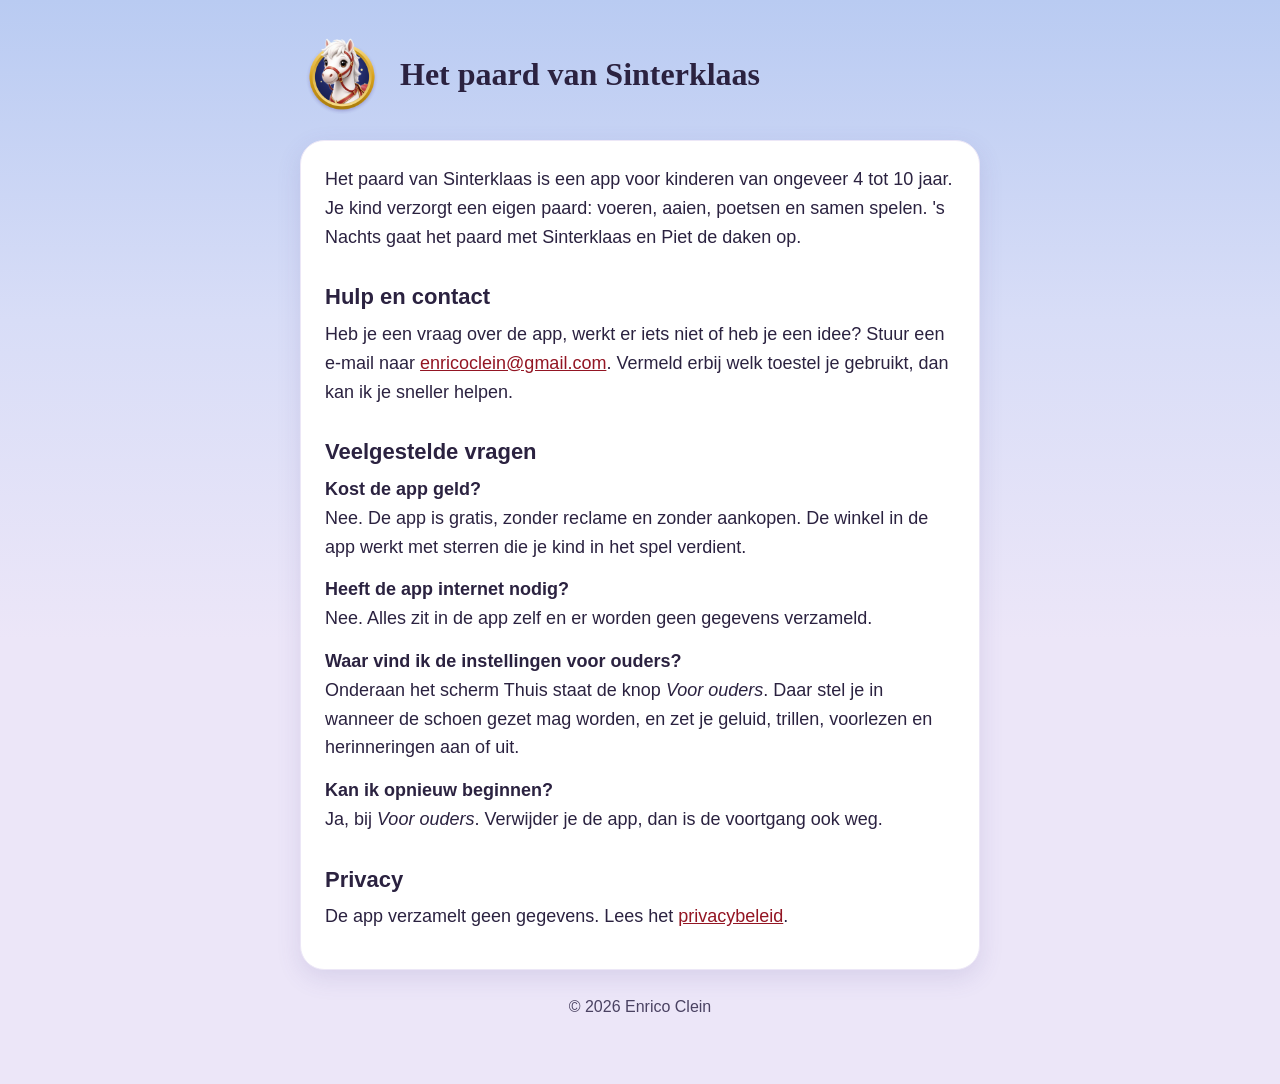
==== index.html @ ad57cd05 "Support page and privacy policy for Het paard van Sinterklaas" ====
<!doctype html>
<html lang="nl">
<head>
<meta charset="utf-8">
<meta name="viewport" content="width=device-width, initial-scale=1">
<title>Het paard van Sinterklaas</title>
<meta name="description" content="Hulp en contact voor de app Het paard van Sinterklaas.">
<link rel="stylesheet" href="style.css">
<link rel="icon" href="logo.png">
</head>
<body>
<main>
<header>
<img src="logo.png" alt="">
<h1>Het paard van Sinterklaas</h1>
</header>
<article>
<p>Het paard van Sinterklaas is een app voor kinderen van ongeveer 4 tot 10 jaar. Je kind verzorgt een eigen paard: voeren, aaien, poetsen en samen spelen. 's Nachts gaat het paard met Sinterklaas en Piet de daken op.</p>

<h2>Hulp en contact</h2>
<p>Heb je een vraag over de app, werkt er iets niet of heb je een idee? Stuur een e-mail naar <a href="mailto:enricoclein@gmail.com">enricoclein@gmail.com</a>. Vermeld erbij welk toestel je gebruikt, dan kan ik je sneller helpen.</p>

<h2>Veelgestelde vragen</h2>
<p><strong>Kost de app geld?</strong><br>Nee. De app is gratis, zonder reclame en zonder aankopen. De winkel in de app werkt met sterren die je kind in het spel verdient.</p>
<p><strong>Heeft de app internet nodig?</strong><br>Nee. Alles zit in de app zelf en er worden geen gegevens verzameld.</p>
<p><strong>Waar vind ik de instellingen voor ouders?</strong><br>Onderaan het scherm Thuis staat de knop <em>Voor ouders</em>. Daar stel je in wanneer de schoen gezet mag worden, en zet je geluid, trillen, voorlezen en herinneringen aan of uit.</p>
<p><strong>Kan ik opnieuw beginnen?</strong><br>Ja, bij <em>Voor ouders</em>. Verwijder je de app, dan is de voortgang ook weg.</p>

<h2>Privacy</h2>
<p>De app verzamelt geen gegevens. Lees het <a href="privacybeleid.html">privacybeleid</a>.</p>
</article>
<footer>© 2026 Enrico Clein</footer>
</main>
</body>
</html>
---- style.css ----
:root { color-scheme: light; }
* { box-sizing: border-box; }
body { margin: 0; font: 18px/1.6 -apple-system, BlinkMacSystemFont, "Segoe UI", Roboto, Helvetica, Arial, sans-serif; color: #2B2240; background: linear-gradient(180deg, #B9CBF2 0, #D8DDF7 320px, #ECE6F8 640px) #ECE6F8 no-repeat; }
main { max-width: 720px; margin: 0 auto; padding: 32px 20px 64px; }
header { display: flex; align-items: center; gap: 16px; margin-bottom: 24px; }
header img { width: 84px; height: 84px; }
h1 { font: 700 32px/1.2 Georgia, "Times New Roman", serif; margin: 0; }
h2 { font-size: 22px; line-height: 1.3; margin: 32px 0 8px; }
article { background: #fff; border: 1px solid #ECE7F7; border-radius: 24px; padding: 24px; box-shadow: 0 8px 24px rgba(91, 78, 154, .14); }
p, ul { margin: 0 0 14px; }
ul { padding-left: 22px; }
li { margin-bottom: 6px; }
a { color: #931523; }
.muted { color: #5A5270; font-size: 16px; }
footer { margin-top: 24px; font-size: 16px; color: #4A4262; text-align: center; }
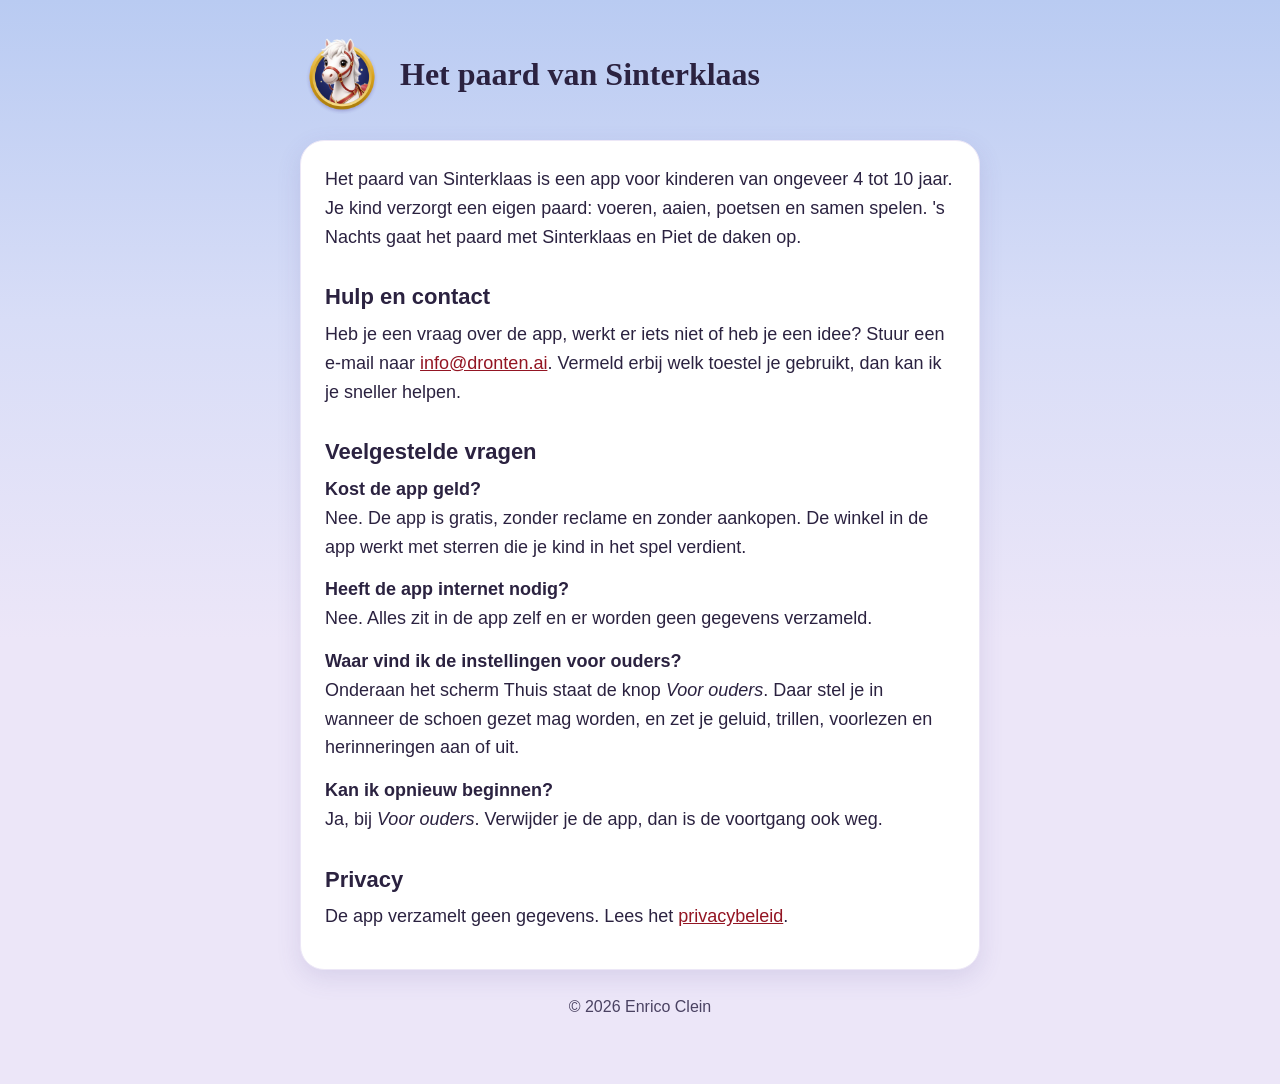
==== commit 3ba81215: "Support page: new contact address" ====
--- a/index.html
+++ b/index.html
@@ -18,7 +18,7 @@
 <p>Het paard van Sinterklaas is een app voor kinderen van ongeveer 4 tot 10 jaar. Je kind verzorgt een eigen paard: voeren, aaien, poetsen en samen spelen. 's Nachts gaat het paard met Sinterklaas en Piet de daken op.</p>
 
 <h2>Hulp en contact</h2>
-<p>Heb je een vraag over de app, werkt er iets niet of heb je een idee? Stuur een e-mail naar <a href="mailto:enricoclein@gmail.com">enricoclein@gmail.com</a>. Vermeld erbij welk toestel je gebruikt, dan kan ik je sneller helpen.</p>
+<p>Heb je een vraag over de app, werkt er iets niet of heb je een idee? Stuur een e-mail naar <a href="mailto:info@dronten.ai">info@dronten.ai</a>. Vermeld erbij welk toestel je gebruikt, dan kan ik je sneller helpen.</p>
 
 <h2>Veelgestelde vragen</h2>
 <p><strong>Kost de app geld?</strong><br>Nee. De app is gratis, zonder reclame en zonder aankopen. De winkel in de app werkt met sterren die je kind in het spel verdient.</p>
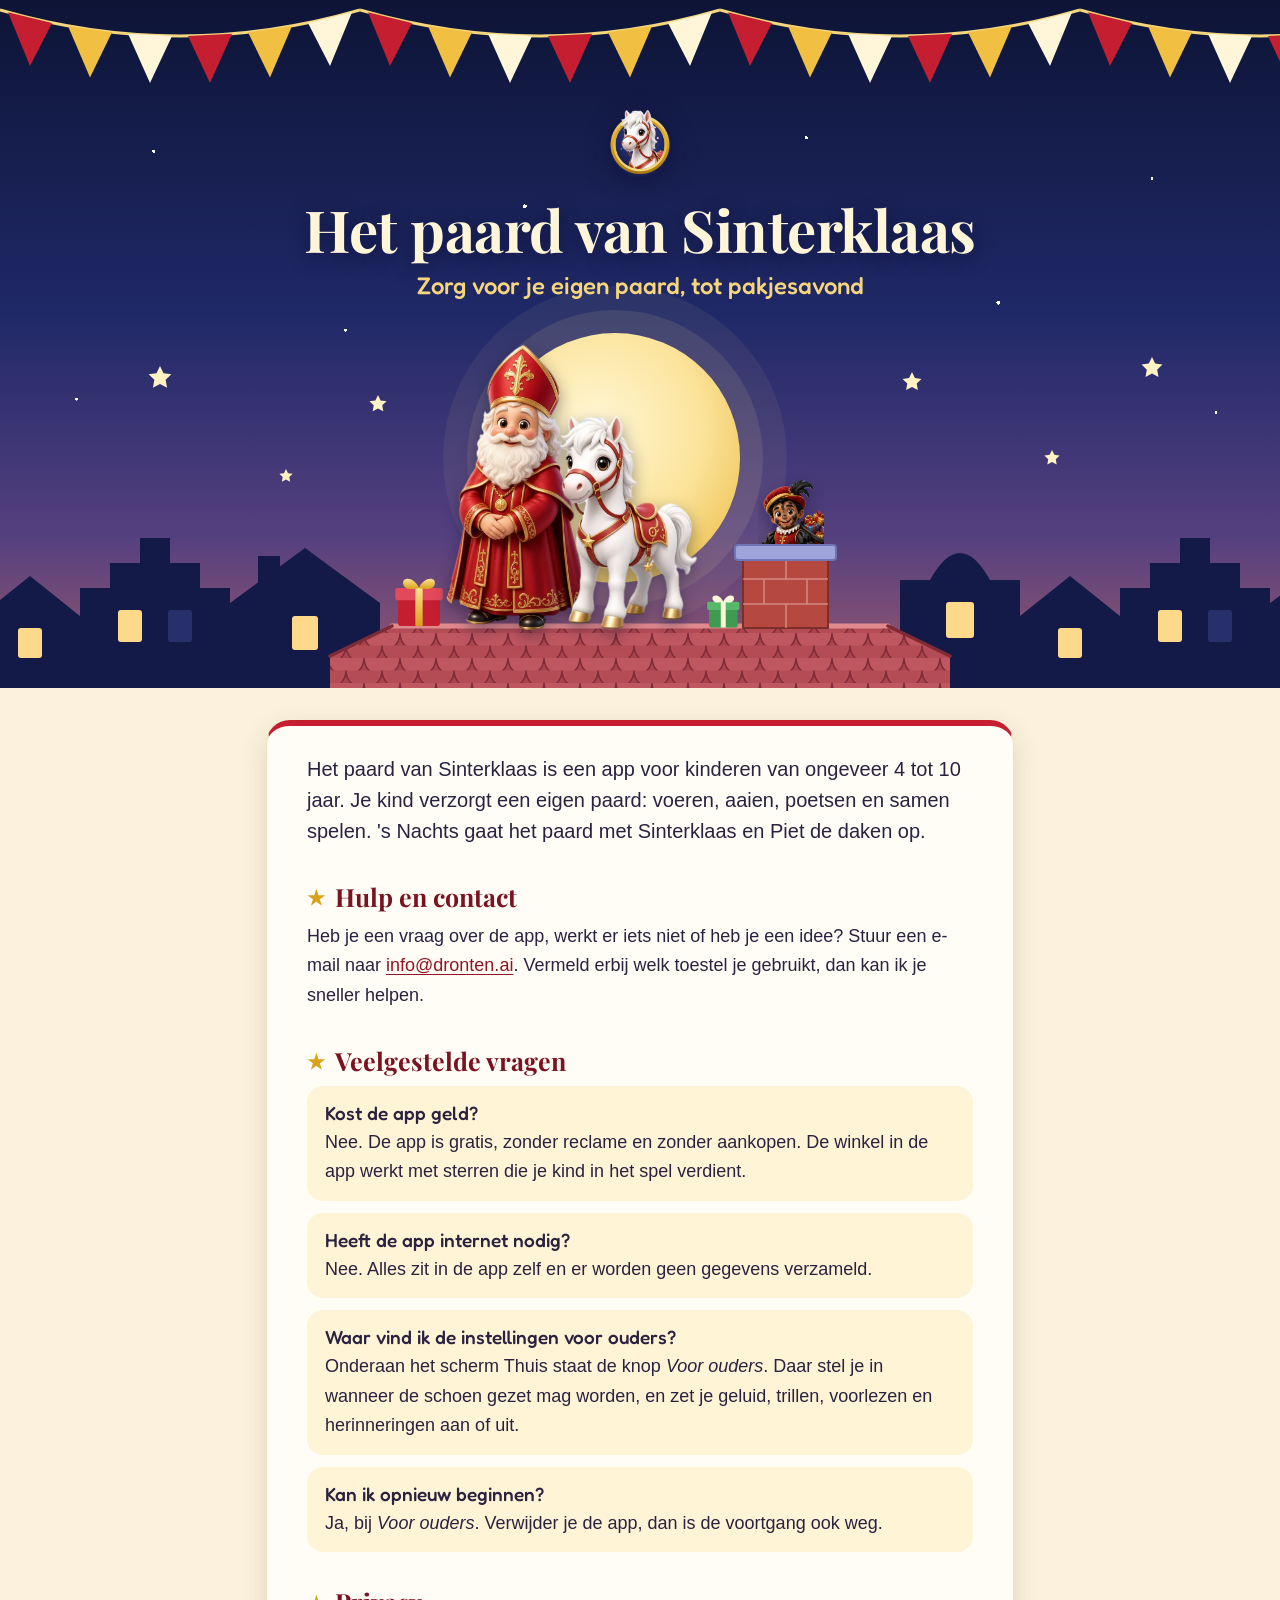
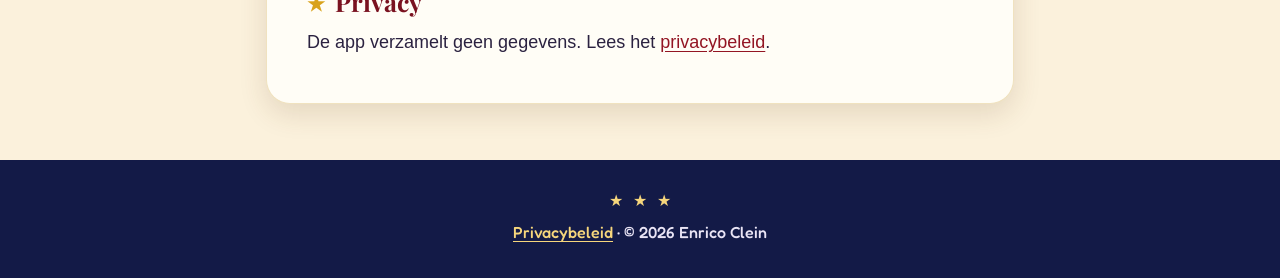
==== commit 1fcc5f14: "Festive evening header with Sinterklaas, the horse and Piet on both pages" ====
--- a/index.html
+++ b/index.html
@@ -5,31 +5,106 @@
 <meta name="viewport" content="width=device-width, initial-scale=1">
 <title>Het paard van Sinterklaas</title>
 <meta name="description" content="Hulp en contact voor de app Het paard van Sinterklaas.">
+<meta name="theme-color" content="#0D1436">
 <link rel="stylesheet" href="style.css">
 <link rel="icon" href="logo.png">
 </head>
 <body>
+<header class="avond">
+<svg class="slinger" aria-hidden="true" focusable="false">
+<defs><pattern id="vlaggetjes" width="360" height="90" patternUnits="userSpaceOnUse">
+<path d="M0 10 Q180 62 360 10" fill="none" stroke="#F6D67C" stroke-width="3"/>
+<path d="M8 12.3 L52 22.9 L30 66 Z" fill="#C41E30"/>
+<path d="M68 25.9 L112 32.3 L90 77.5 Z" fill="#F1C043"/>
+<path d="M128 33.8 L172 35.9 L150 83 Z" fill="#FFF6DA"/>
+<path d="M188 35.9 L232 33.8 L210 83 Z" fill="#C41E30"/>
+<path d="M248 32.3 L292 25.9 L270 77.5 Z" fill="#F1C043"/>
+<path d="M308 22.9 L352 12.3 L330 66 Z" fill="#FFF6DA"/>
+</pattern></defs>
+<rect width="100%" height="90" fill="url(#vlaggetjes)"/>
+</svg>
+<div class="kop">
+<a class="logo" href="index.html" aria-label="Het paard van Sinterklaas, naar de beginpagina"><img src="logo.png" alt="" width="76" height="76"></a>
+<h1>Het paard van Sinterklaas</h1>
+<p class="onder">Zorg voor je eigen paard, tot pakjesavond</p>
+</div>
+<svg class="dak" viewBox="0 0 1200 380" preserveAspectRatio="xMidYMax slice" role="img" aria-label="Sinterklaas, zijn paard en Piet op het dak, bij maanlicht">
+<defs>
+<path id="ster" d="M0,-1 L0.29,-0.4 L0.95,-0.31 L0.47,0.15 L0.59,0.81 L0,0.5 L-0.59,0.81 L-0.47,0.15 L-0.95,-0.31 L-0.29,-0.4 Z"/>
+<pattern id="tegels" width="36" height="25" patternUnits="userSpaceOnUse">
+<rect width="36" height="25" fill="#A8434C"/>
+<path d="M0 0 a18 18 0 0 0 36 0" fill="#BF5760" stroke="#7E2B36" stroke-width="1.5"/>
+<path d="M-18 12.5 a18 18 0 0 0 36 0 M18 12.5 a18 18 0 0 0 36 0" fill="#B44C56" stroke="#7E2B36" stroke-width="1.5"/>
+</pattern>
+<pattern id="huizen" width="520" height="170" patternUnits="userSpaceOnUse" patternTransform="translate(40 210)">
+<g fill="#131A47">
+<path d="M0 170 V70 H30 V45 H60 V20 H90 V45 H120 V70 H150 V170 Z"/>
+<path d="M150 170 V85 L225 30 L300 85 V170 Z"/><rect x="178" y="38" width="22" height="44"/>
+<path d="M300 170 V62 H330 Q360 8 390 62 H420 V170 Z"/>
+<path d="M420 170 V98 L470 58 L520 98 V170 Z"/>
+</g>
+<g fill="#FFD98A"><rect x="38" y="92" width="24" height="32" rx="3"/><rect x="212" y="98" width="26" height="34" rx="3"/><rect x="346" y="84" width="28" height="36" rx="3"/><rect x="458" y="110" width="24" height="30" rx="3"/></g>
+<rect x="88" y="92" width="24" height="32" rx="3" fill="#27306B"/>
+</pattern>
+<linearGradient id="goud" x1="0" y1="0" x2="0" y2="1"><stop offset="0" stop-color="#FBE08E"/><stop offset="1" stop-color="#D9A21B"/></linearGradient>
+<radialGradient id="maan" cx="42%" cy="38%" r="70%"><stop offset="0" stop-color="#FFF7D6"/><stop offset=".62" stop-color="#FBE39A"/><stop offset="1" stop-color="#EFC457"/></radialGradient>
+<clipPath id="piet-boven"><rect x="718" y="150" width="66" height="89"/></clipPath>
+</defs>
+<circle cx="575" cy="150" r="172" fill="#FBE39A" opacity=".06"/>
+<circle cx="575" cy="150" r="148" fill="#FBE39A" opacity=".10"/>
+<circle cx="575" cy="150" r="125" fill="url(#maan)"/>
+<g fill="#FFF3C4">
+<use class="twinkel" href="#ster" transform="translate(338 96) scale(9)"/>
+<use class="twinkel" href="#ster" transform="translate(872 74) scale(10)"/>
+<use class="twinkel" href="#ster" transform="translate(120 70) scale(12)"/>
+<use class="twinkel" href="#ster" transform="translate(246 168) scale(7)"/>
+<use class="twinkel" href="#ster" transform="translate(1012 150) scale(8)"/>
+<use class="twinkel" href="#ster" transform="translate(1112 60) scale(11)"/>
+<use class="twinkel" href="#ster" transform="translate(-180 110) scale(10)"/>
+<use class="twinkel" href="#ster" transform="translate(-420 60) scale(8)"/>
+<use class="twinkel" href="#ster" transform="translate(1390 120) scale(9)"/>
+<use class="twinkel" href="#ster" transform="translate(1640 56) scale(11)"/>
+<use class="twinkel" href="#ster" transform="translate(-700 140) scale(9)"/>
+<use class="twinkel" href="#ster" transform="translate(1900 150) scale(8)"/>
+</g>
+<rect x="-1600" y="210" width="1940" height="170" fill="url(#huizen)"/>
+<rect x="860" y="210" width="1940" height="170" fill="url(#huizen)"/>
+<path d="M290 380 V348 L352 318 H848 L910 348 V380 Z" fill="url(#tegels)"/>
+<path d="M352 318 H848" stroke="#E08A8E" stroke-width="5" stroke-linecap="round"/>
+<path d="M290 348 L352 318 M848 318 L910 348" stroke="#7E2B36" stroke-width="3.5" stroke-linecap="round"/>
+<g transform="translate(358 276) scale(.28)">
+<rect x="0" y="40" width="150" height="110" rx="12" fill="#C41E30"/><rect x="-10" y="14" width="170" height="44" rx="10" fill="#E2495A"/><rect x="62" y="14" width="26" height="136" fill="url(#goud)"/>
+<path d="M75 14 c-18 -42 -64 -40 -56 -12 c6 20 34 18 56 12 z m0 0 c18 -42 64 -40 56 -12 c-6 20 -34 18 -56 12 z" fill="url(#goud)"/>
+</g>
+<g transform="translate(669 291) scale(.19)">
+<rect x="0" y="40" width="150" height="110" rx="12" fill="#3E9B4F"/><rect x="-10" y="14" width="170" height="44" rx="10" fill="#58B869"/><rect x="62" y="14" width="26" height="136" fill="#FFF6DA"/>
+<path d="M75 14 c-18 -42 -64 -40 -56 -12 c6 20 34 18 56 12 z m0 0 c18 -42 64 -40 56 -12 c-6 20 -34 18 -56 12 z" fill="#FFF6DA"/>
+</g>
+<image class="wie" href="img/piet.webp" x="718" y="172" width="84" height="134" clip-path="url(#piet-boven)"/>
+<rect x="703" y="246" width="85" height="74" fill="#B5483F" stroke="#7E2E2A" stroke-width="2"/>
+<path d="M703 271 H788 M703 296 H788 M746 246 V271 M724 271 V296 M767 271 V296 M746 296 V320" stroke="#E2A79B" stroke-width="1.5" opacity=".7"/>
+<rect x="695" y="237" width="101" height="15" rx="3" fill="#9FA4DB" stroke="#6F74B4" stroke-width="2"/>
+<image class="wie" href="img/sinterklaas.webp" x="404" y="32" width="150" height="290"/>
+<image class="wie wiebel" href="img/paard.webp" x="464" y="80" width="249" height="249"/>
+</svg>
+</header>
 <main>
-<header>
-<img src="logo.png" alt="">
-<h1>Het paard van Sinterklaas</h1>
-</header>
 <article>
-<p>Het paard van Sinterklaas is een app voor kinderen van ongeveer 4 tot 10 jaar. Je kind verzorgt een eigen paard: voeren, aaien, poetsen en samen spelen. 's Nachts gaat het paard met Sinterklaas en Piet de daken op.</p>
+<p class="intro">Het paard van Sinterklaas is een app voor kinderen van ongeveer 4 tot 10 jaar. Je kind verzorgt een eigen paard: voeren, aaien, poetsen en samen spelen. 's Nachts gaat het paard met Sinterklaas en Piet de daken op.</p>
 
 <h2>Hulp en contact</h2>
 <p>Heb je een vraag over de app, werkt er iets niet of heb je een idee? Stuur een e-mail naar <a href="mailto:info@dronten.ai">info@dronten.ai</a>. Vermeld erbij welk toestel je gebruikt, dan kan ik je sneller helpen.</p>
 
 <h2>Veelgestelde vragen</h2>
-<p><strong>Kost de app geld?</strong><br>Nee. De app is gratis, zonder reclame en zonder aankopen. De winkel in de app werkt met sterren die je kind in het spel verdient.</p>
-<p><strong>Heeft de app internet nodig?</strong><br>Nee. Alles zit in de app zelf en er worden geen gegevens verzameld.</p>
-<p><strong>Waar vind ik de instellingen voor ouders?</strong><br>Onderaan het scherm Thuis staat de knop <em>Voor ouders</em>. Daar stel je in wanneer de schoen gezet mag worden, en zet je geluid, trillen, voorlezen en herinneringen aan of uit.</p>
-<p><strong>Kan ik opnieuw beginnen?</strong><br>Ja, bij <em>Voor ouders</em>. Verwijder je de app, dan is de voortgang ook weg.</p>
+<div class="vraag"><strong>Kost de app geld?</strong><p>Nee. De app is gratis, zonder reclame en zonder aankopen. De winkel in de app werkt met sterren die je kind in het spel verdient.</p></div>
+<div class="vraag"><strong>Heeft de app internet nodig?</strong><p>Nee. Alles zit in de app zelf en er worden geen gegevens verzameld.</p></div>
+<div class="vraag"><strong>Waar vind ik de instellingen voor ouders?</strong><p>Onderaan het scherm Thuis staat de knop <em>Voor ouders</em>. Daar stel je in wanneer de schoen gezet mag worden, en zet je geluid, trillen, voorlezen en herinneringen aan of uit.</p></div>
+<div class="vraag"><strong>Kan ik opnieuw beginnen?</strong><p>Ja, bij <em>Voor ouders</em>. Verwijder je de app, dan is de voortgang ook weg.</p></div>
 
 <h2>Privacy</h2>
 <p>De app verzamelt geen gegevens. Lees het <a href="privacybeleid.html">privacybeleid</a>.</p>
 </article>
-<footer>© 2026 Enrico Clein</footer>
 </main>
+<footer><span class="sterren" aria-hidden="true">★★★</span><a href="privacybeleid.html">Privacybeleid</a> · © 2026 Enrico Clein</footer>
 </body>
 </html>
--- a/style.css
+++ b/style.css
@@ -1,15 +1,120 @@
-:root { color-scheme: light; }
+/* Het paard van Sinterklaas: hulp- en privacypagina. Alles staat op deze site zelf: geen
+   lettertypen, scripts of plaatjes van elders. */
+
+@font-face { font-family: Titel; src: url(fonts/PlayfairDisplay-Bold.ttf) format("truetype"); font-weight: 700; font-display: swap; }
+@font-face { font-family: Rond; src: url(fonts/Fredoka-Medium.ttf) format("truetype"); font-weight: 500; font-display: swap; }
+
+:root {
+  color-scheme: light dark;
+  --nacht: #0D1436;
+  --goud: #F6D67C;
+  --room: #FFF6DA;
+  --rood: #C41E30;
+  --pagina: #FBF1DC;
+  --vel: #FFFDF6;
+  --rand: #F0E2BF;
+  --inkt: #2B2240;
+  --zacht: #5A5270;
+  --kop: #7A1220;
+  --link: #931523;
+  --vak: #FFF4D6;
+  --ster: #D9A21B;
+  --schaduw: 0 10px 28px rgba(92, 60, 20, .14);
+}
+@media (prefers-color-scheme: dark) {
+  :root {
+    --pagina: #10163D;
+    --vel: #1B2354;
+    --rand: #2C3676;
+    --inkt: #F3EEDF;
+    --zacht: #C3C0DA;
+    --kop: #F6D67C;
+    --link: #FFD98A;
+    --vak: #242D68;
+    --ster: #F6D67C;
+    --schaduw: 0 10px 28px rgba(0, 0, 0, .35);
+  }
+}
+
 * { box-sizing: border-box; }
-body { margin: 0; font: 18px/1.6 -apple-system, BlinkMacSystemFont, "Segoe UI", Roboto, Helvetica, Arial, sans-serif; color: #2B2240; background: linear-gradient(180deg, #B9CBF2 0, #D8DDF7 320px, #ECE6F8 640px) #ECE6F8 no-repeat; }
-main { max-width: 720px; margin: 0 auto; padding: 32px 20px 64px; }
-header { display: flex; align-items: center; gap: 16px; margin-bottom: 24px; }
-header img { width: 84px; height: 84px; }
-h1 { font: 700 32px/1.2 Georgia, "Times New Roman", serif; margin: 0; }
-h2 { font-size: 22px; line-height: 1.3; margin: 32px 0 8px; }
-article { background: #fff; border: 1px solid #ECE7F7; border-radius: 24px; padding: 24px; box-shadow: 0 8px 24px rgba(91, 78, 154, .14); }
+html { -webkit-text-size-adjust: 100%; }
+body {
+  margin: 0;
+  font: 18px/1.65 -apple-system, BlinkMacSystemFont, "Segoe UI", Roboto, Helvetica, Arial, sans-serif;
+  color: var(--inkt);
+  background: var(--pagina);
+}
+
+/* De kop: de avond op het dak */
+.avond {
+  position: relative;
+  overflow: hidden;
+  color: var(--room);
+  text-align: center;
+  background:
+    radial-gradient(1.5px 1.5px at 12% 22%, #fff 99%, transparent),
+    radial-gradient(1.5px 1.5px at 27% 48%, #fff 99%, transparent),
+    radial-gradient(2px 2px at 41% 30%, #fff 99%, transparent),
+    radial-gradient(1.5px 1.5px at 63% 20%, #fff 99%, transparent),
+    radial-gradient(2px 2px at 78% 44%, #fff 99%, transparent),
+    radial-gradient(1.5px 1.5px at 90% 26%, #fff 99%, transparent),
+    radial-gradient(1.5px 1.5px at 6% 58%, #fff 99%, transparent),
+    radial-gradient(1.5px 1.5px at 95% 60%, #fff 99%, transparent),
+    linear-gradient(180deg, #0D1436 0%, #202968 46%, #55407F 78%, #9C596D 100%);
+}
+.slinger { position: absolute; left: 0; top: 0; width: 100%; height: 90px; }
+.kop { position: relative; padding: 104px 20px 0; }
+.kop .logo { display: inline-block; border-radius: 50%; }
+.kop .logo img { display: block; width: 76px; height: 76px; filter: drop-shadow(0 6px 12px rgba(8, 10, 40, .5)); }
+.boven { margin: 10px 0 0; font: 500 18px/1.3 Rond, sans-serif; }
+.boven a { color: var(--goud); text-decoration: none; }
+.boven a:hover { text-decoration: underline; }
+h1 {
+  margin: 8px 0 0;
+  font: 700 clamp(34px, 6.4vw, 58px)/1.08 Titel, Georgia, "Times New Roman", serif;
+  letter-spacing: -.5px;
+  text-wrap: balance;
+  text-shadow: 0 4px 18px rgba(8, 10, 40, .5);
+}
+.onder { margin: 10px 0 0; font: 500 clamp(18px, 2.6vw, 24px)/1.3 Rond, sans-serif; color: var(--goud); text-wrap: balance; }
+.dak { display: block; width: 100%; height: clamp(240px, 31.67vw, 380px); max-width: 1200px; margin: 6px auto 0; overflow: visible; }
+.wie { filter: drop-shadow(0 6px 8px rgba(8, 10, 40, .4)); }
+
+@media (prefers-reduced-motion: no-preference) {
+  .twinkel { animation: twinkel 3.6s ease-in-out infinite; }
+  .twinkel:nth-of-type(2n) { animation-delay: -1.2s; }
+  .twinkel:nth-of-type(3n) { animation-delay: -2.4s; }
+  .wiebel { transform-box: fill-box; transform-origin: 50% 100%; animation: wiebel 3.2s ease-in-out infinite; }
+  @keyframes twinkel { 50% { opacity: .35; } }
+  @keyframes wiebel { 50% { transform: translateY(-3px) rotate(-.6deg); } }
+}
+
+/* Het vel met de tekst */
+main { max-width: 780px; margin: 0 auto; padding: 32px 16px 56px; }
+article {
+  background: var(--vel);
+  border: 1px solid var(--rand);
+  border-top: 6px solid var(--rood);
+  border-radius: 24px;
+  padding: 28px clamp(20px, 5vw, 40px) 32px;
+  box-shadow: var(--schaduw);
+}
+h2 { margin: 34px 0 10px; font: 700 25px/1.25 Titel, Georgia, "Times New Roman", serif; color: var(--kop); text-wrap: balance; }
+h2::before { content: "★" / ""; margin-right: 10px; color: var(--ster); font-size: .8em; vertical-align: .08em; }
+article > :first-child { margin-top: 0; }
 p, ul { margin: 0 0 14px; }
-ul { padding-left: 22px; }
-li { margin-bottom: 6px; }
-a { color: #931523; }
-.muted { color: #5A5270; font-size: 16px; }
-footer { margin-top: 24px; font-size: 16px; color: #4A4262; text-align: center; }
+ul { padding-left: 24px; }
+li { margin-bottom: 8px; }
+li::marker { color: var(--ster); }
+a { color: var(--link); text-underline-offset: 3px; }
+a:focus-visible { outline: 3px solid var(--goud); outline-offset: 3px; border-radius: 4px; }
+.muted { color: var(--zacht); font-size: 16px; }
+.intro { font-size: 20px; line-height: 1.55; }
+.vraag { margin: 0 0 12px; padding: 14px 18px; background: var(--vak); border-radius: 16px; }
+.vraag strong { display: block; margin-bottom: 2px; font: 500 19px/1.35 Rond, sans-serif; }
+.vraag p { margin: 0; }
+
+/* De voet */
+footer { background: #131A47; color: #E9E4F5; text-align: center; padding: 28px 16px 34px; font: 500 16px/1.5 Rond, sans-serif; }
+footer .sterren { display: block; margin-bottom: 8px; color: var(--goud); letter-spacing: 10px; padding-left: 10px; }
+footer a { color: var(--goud); }
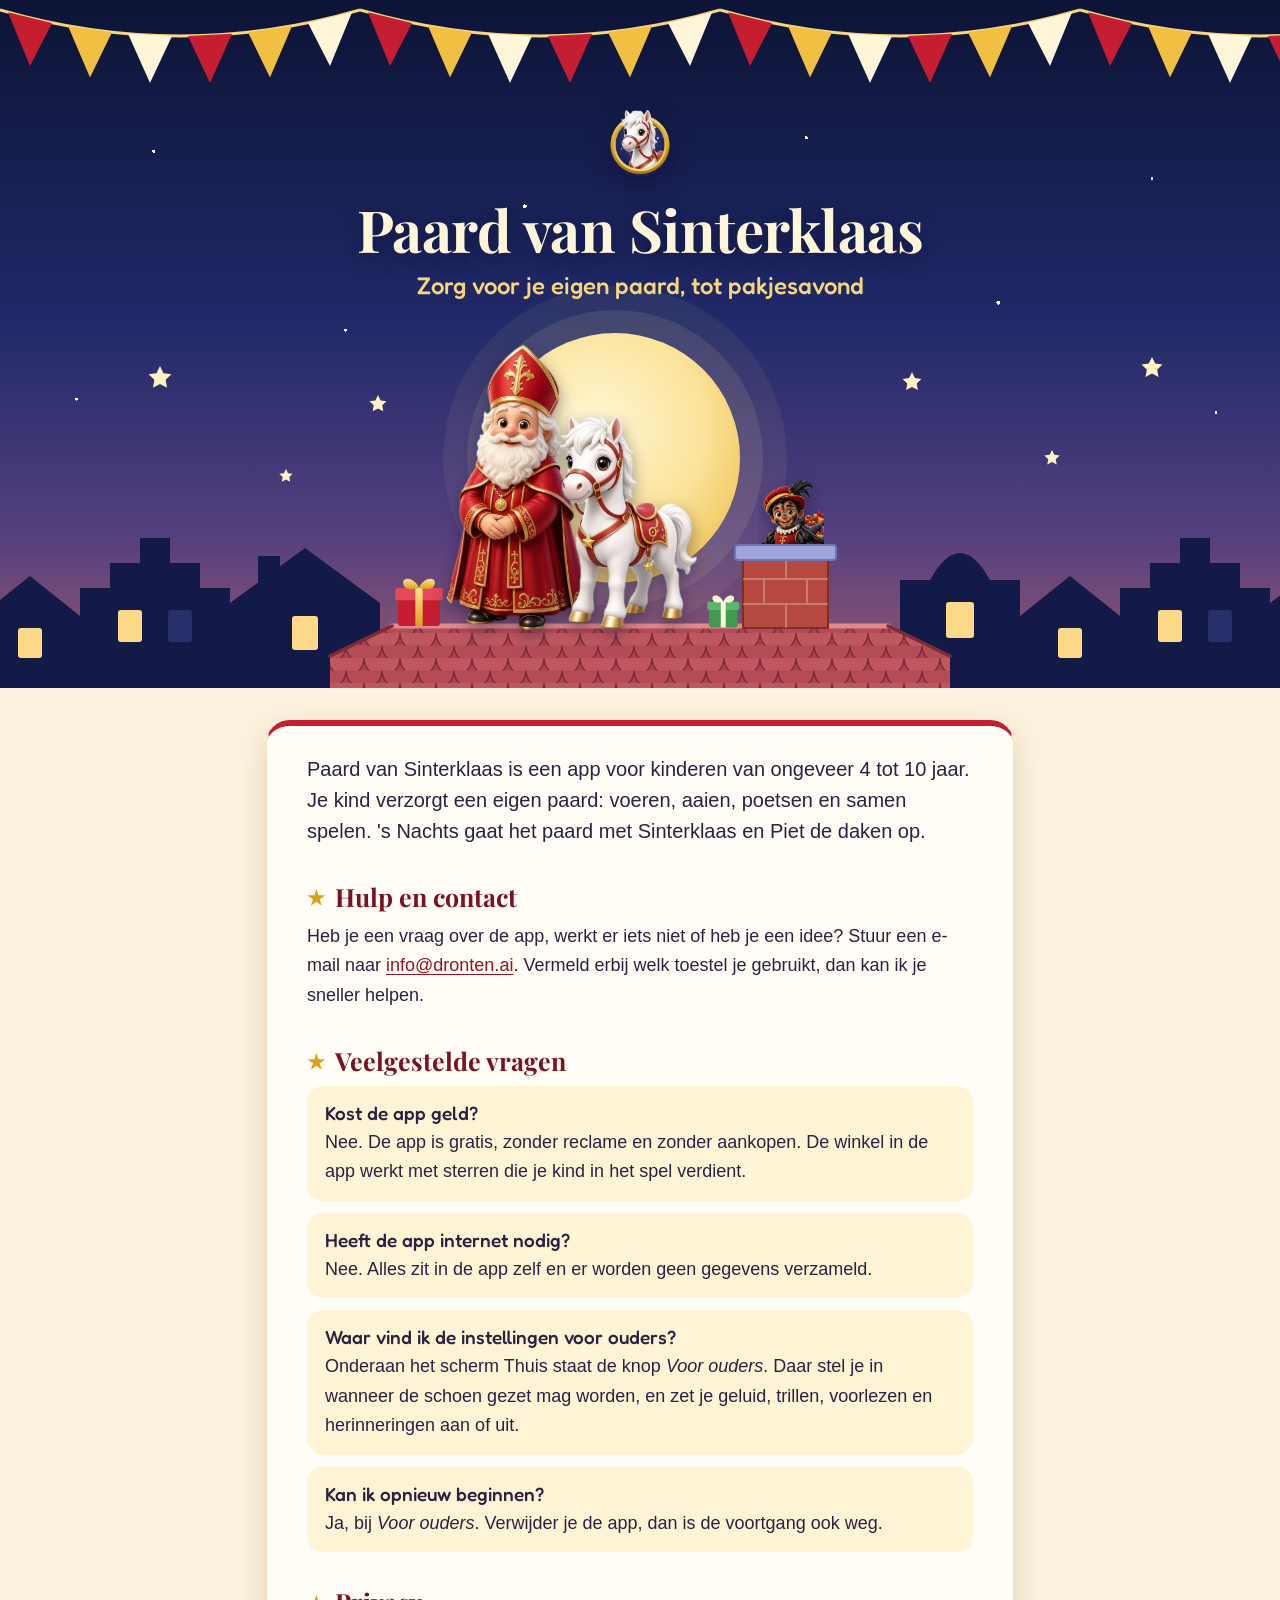
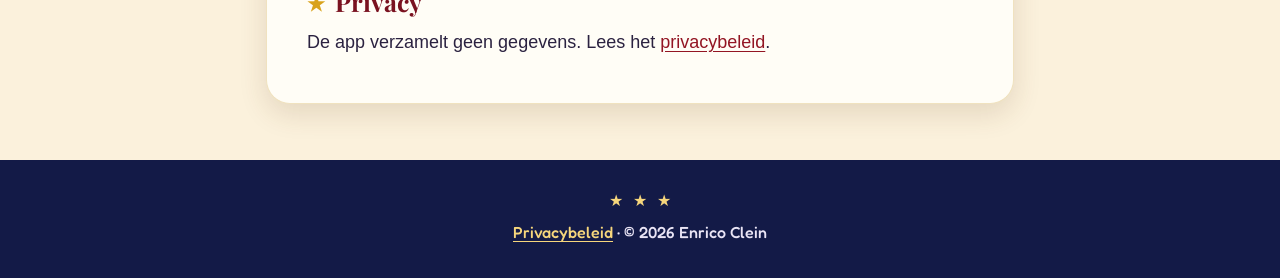
==== commit 51f4e4fa: "Rename the app to Paard van Sinterklaas" ====
--- a/index.html
+++ b/index.html
@@ -3,8 +3,8 @@
 <head>
 <meta charset="utf-8">
 <meta name="viewport" content="width=device-width, initial-scale=1">
-<title>Het paard van Sinterklaas</title>
-<meta name="description" content="Hulp en contact voor de app Het paard van Sinterklaas.">
+<title>Paard van Sinterklaas</title>
+<meta name="description" content="Hulp en contact voor de app Paard van Sinterklaas.">
 <meta name="theme-color" content="#0D1436">
 <link rel="stylesheet" href="style.css">
 <link rel="icon" href="logo.png">
@@ -24,8 +24,8 @@
 <rect width="100%" height="90" fill="url(#vlaggetjes)"/>
 </svg>
 <div class="kop">
-<a class="logo" href="index.html" aria-label="Het paard van Sinterklaas, naar de beginpagina"><img src="logo.png" alt="" width="76" height="76"></a>
-<h1>Het paard van Sinterklaas</h1>
+<a class="logo" href="index.html" aria-label="Paard van Sinterklaas, naar de beginpagina"><img src="logo.png" alt="" width="76" height="76"></a>
+<h1>Paard van Sinterklaas</h1>
 <p class="onder">Zorg voor je eigen paard, tot pakjesavond</p>
 </div>
 <svg class="dak" viewBox="0 0 1200 380" preserveAspectRatio="xMidYMax slice" role="img" aria-label="Sinterklaas, zijn paard en Piet op het dak, bij maanlicht">
@@ -90,7 +90,7 @@
 </header>
 <main>
 <article>
-<p class="intro">Het paard van Sinterklaas is een app voor kinderen van ongeveer 4 tot 10 jaar. Je kind verzorgt een eigen paard: voeren, aaien, poetsen en samen spelen. 's Nachts gaat het paard met Sinterklaas en Piet de daken op.</p>
+<p class="intro">Paard van Sinterklaas is een app voor kinderen van ongeveer 4 tot 10 jaar. Je kind verzorgt een eigen paard: voeren, aaien, poetsen en samen spelen. 's Nachts gaat het paard met Sinterklaas en Piet de daken op.</p>
 
 <h2>Hulp en contact</h2>
 <p>Heb je een vraag over de app, werkt er iets niet of heb je een idee? Stuur een e-mail naar <a href="mailto:info@dronten.ai">info@dronten.ai</a>. Vermeld erbij welk toestel je gebruikt, dan kan ik je sneller helpen.</p>
